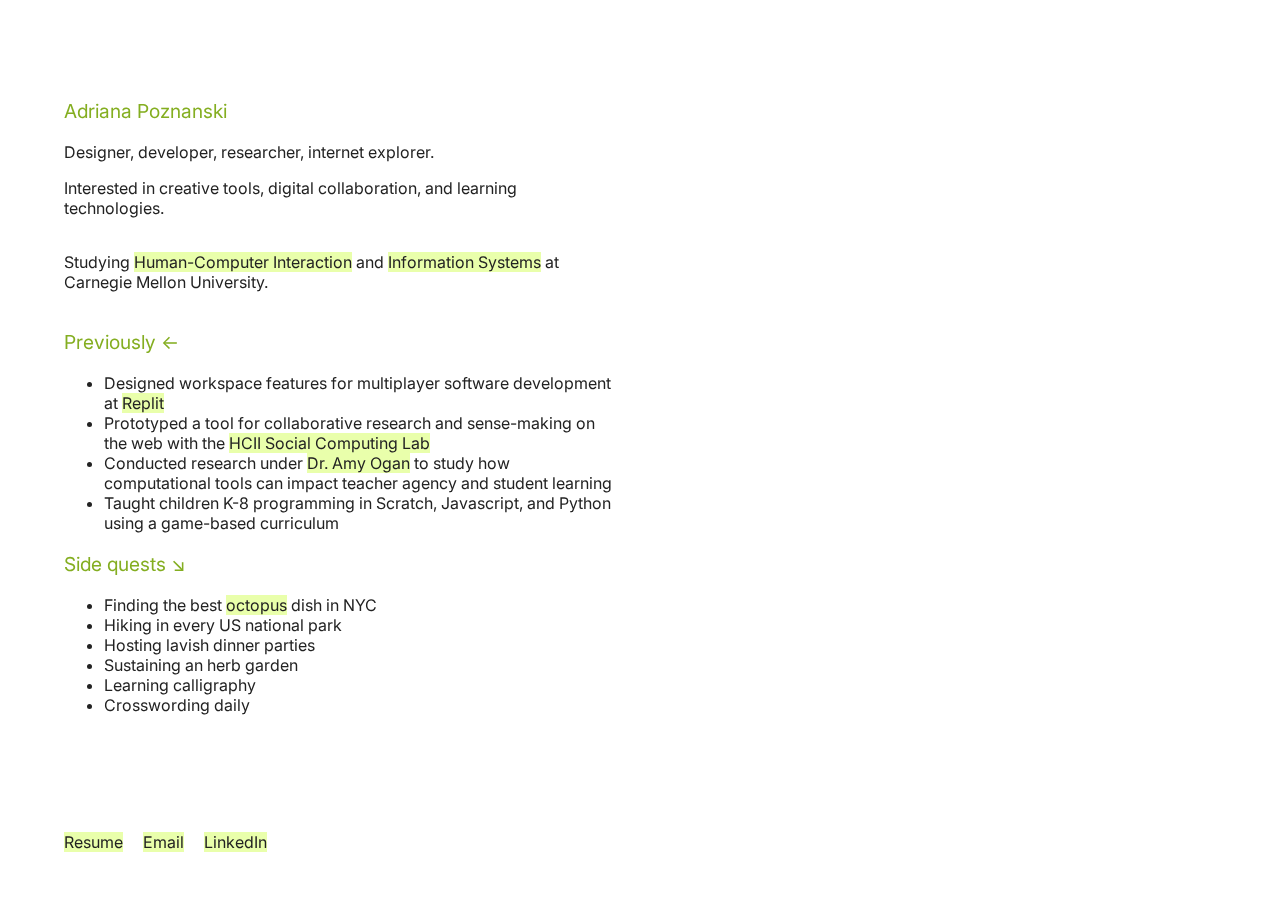
==== index.html @ c51b0440 "Add files via upload" ====
<!DOCTYPE html>
<html lang="en">

<head>
  <meta charset="utf-8" />
  <meta name="author" content="Adriana Poznanski">
  <meta name="keywords" content="Carnegie Mellon University">
  <meta name="description" content="Adriana Poznanski">
  <meta name="viewport" content="width=device-width, initial-scale=1">
  <link rel="shortcut icon" type="image/x-icon" href="favicon.ico">
  <link rel="stylesheet" href="https://cdnjs.cloudflare.com/ajax/libs/animate.css/4.1.1/animate.min.css" />
  <link href="https://cdn.jsdelivr.net/npm/bootstrap@5.1.3/dist/css/bootstrap.min.css" rel="stylesheet"
    integrity="sha384-1BmE4kWBq78iYhFldvKuhfTAU6auU8tT94WrHftjDbrCEXSU1oBoqyl2QvZ6jIW3" crossorigin="anonymous">
  <link rel="stylesheet" media="all" type="text/css" href="styles.css" />
  <link rel="preconnect" href="https://fonts.gstatic.com">
  <link href="https://fonts.googleapis.com/css2?family=Inter:wght@200;300;400;500;600&display=swap" rel="stylesheet">
  <link rel="stylesheet" href="https://cdn.jsdelivr.net/npm/bootstrap-icons@1.8.1/font/bootstrap-icons.css">
  <title>Adriana Poznanski</title>
</head>

<body id="index-body">
  <div class="container">
    <div class="row">
      <div class="col-12 col-md-6">
        <div id="about">
          <h3>Adriana Poznanski</h3>
          <p>Designer, developer, researcher, internet explorer.</p>
          <p>Interested in creative tools, digital collaboration, and learning technologies.</p><br>
          <p>Studying <a class="link-highlighted" href="https://hcii.cmu.edu/" target="_blank">Human-Computer
              Interaction</a> and <a class="link-highlighted" href="https://www.cmu.edu/information-systems/"
              target="_blank">Information
              Systems</a> at Carnegie&nbsp;Mellon University.</p>
          <br>
          <h3>Previously &#8592;</h3>
          <ul>
            <li>
              Designed workspace features for multiplayer software development at <a class="link-highlighted"
                href="https://replit.com" target="_blank">Replit</a>
            </li>
            <li>
              Prototyped a tool for collaborative research and sense-making on the web with the <a
                class="link-highlighted" href="https://www.hcii.cmu.edu/project/social-computing-lab"
                target="_blank">HCII Social Computing Lab</a>
            </li>
            <li>
              Conducted research under <a class="link-highlighted" href="https://www.hcii.cmu.edu/project/classinsight"
                target="_blank">Dr. Amy Ogan</a> to study how computational tools can impact teacher agency and
              student learning
            </li>
            <li>
              Taught children K-8 programming in Scratch, Javascript, and Python using a game-based curriculum
            </li>
          </ul>
          <h3>Side quests &#x2198;</h3>
          <ul>
            <li>
              Finding the best <a class="link-highlighted" id="oct"
                href="https://felt.com/map/Top-10-NYC-Octopus-Map-ULZKxTcDS1OBMU9Bv0THxaC" target="_blank">octopus</a>
              dish in NYC
            </li>
            <li>
              Hiking in every US national park
            </li>
            <li>
              Hosting lavish dinner parties 
            </li>
            <li>
              Sustaining an herb garden
            </li>
            <li>
              Learning calligraphy
            </li>
            <li>
              Crosswording daily
            </li>
          </ul>
          <br>
        </div>
      </div>
      <div class="col-12 col-md-5 offset-md-1" id="media">
        <figure>
          <a href="replit.html" class="hoverCard">
            <img alt="Image of Project: Replit" src="images/replit.gif" />
            <h2>Replit</h2>
            <p>Workspace features to enhance the developer experience</p>
          </a>
        </figure>
        <figure>
          <a href="collabapp.html" class="hoverCard">
            <img alt="Image of Project: CollabApp" src="images/collab.gif" />
            <h2>CollabApp</h2>
            <p>A tool for collaborative research and sense-making</p>
          </a>
        </figure>
        <figure>
          <a href="resbud.html" class="hoverCard">
            <img alt="Image of Project: ResBud" src="images/resmed.gif" />
            <h2>ResBud</h2>
            <p>A mobile service for a medical device company</p>
          </a>
        </figure>
      </div>
    </div>
    <footer>
      <div id="foot">
        <ul id="links">
          <li><a class="link-highlighted" href="resume.pdf" target="_blank">Resume</a></li>
          <li><a class="link-highlighted" href="mailto: adrianapoznanski@cmu.edu" target="_blank">Email</a></li>
          <li><a class="link-highlighted" href="https://www.linkedin.com/in/adriana-poznanski-b5a922184/"
              target="_blank">LinkedIn</a></li>
        </ul>
      </div>
    </footer>
  </div>
</body>

</html>
---- styles.css ----
::-moz-selection { 
  background: #dceb98;
}

::selection {
  background: #dceb98;
}

#index-body {
    margin-top: 5em;
    width: 90%;
    margin: 3em auto 5em auto;
/*     background: rgb(255,241,214);
    background: linear-gradient(45deg, rgba(255,241,214,1) 0%, rgba(255,255,255,1) 50%, rgba(235,255,206,1) 100%); */
}

.link-highlighted {
    background-color:#e9ffab;
}

.link-highlighted:hover, .link:hover, .link:hover > .green {
    background-color:#dceb98;
    color:#000;
}

.green {
  color: #84AE21;
}

body {
    width: 50%;
    margin: auto;
    padding-top: 2em;
    padding-bottom: 3em;
    display: block;
    font-size: medium;
}

.content {
  margin: auto;
  margin-top: 3em;
}

h1 {
    font-family: Inter;
    font-weight: 500;
    font-size: 2em;
    color: #222222;
    margin-bottom: 1em;
}

h2 {
    font-family: Inter;
    font-weight: 400;
    font-size: 1.2em;
    color: #222222;
}

h3 {
    font-family: Inter;
    font-weight: 400;
    font-size: 1.2em;
    color: #84AE21;
}

h4 {
    font-family: Inter;
    font-weight: 600;
    font-size: 1.2em;
    color: #222222;
}

h6 {
    font-family: Inter;
    font-weight: normal;
    font-size: 0.625em;
    color: #666;
    text-align: center;
}

p, li {
    font-family: Inter;
    font-weight: 400;
    font-size: 1em;
    color: #222222;
    margin-bottom: 0;
}

a {
    text-decoration: none;
}

#about {
    position: fixed;
    width: 43%;
}

#links {
  padding: 0;
}

#links li {
  display: inline;
  margin-right: 1em;
}

.hoverCard {
    width: 100%;
    max-width: 1000px;
    transform-origin: center top;
    border-bottom: none;
    display: inline-block;
    animation: loadIn 0.8s 1s forwards;
    opacity: 0;
}

.hoverCard,
figure {
    transition: opacity 0.5s cubic-bezier(0.175, 0.885, 0.32, 1.275),
        transform 0.5s cubic-bezier(0.175, 0.885, 0.32, 1.275);
}

figure {
    margin: 0 0 30px 0;
    padding: 0;
}

figure:last-child {
    margin-bottom: 70px;
}

.hoverCard:nth-child(1) {
    animation-delay: 0.5s;
}

.hoverCard:nth-child(2) {
    animation-delay: 0.55s;
}

.hoverCard:nth-child(3) {
    animation-delay: 0.6s;
}

.hoverCard:last-child {
    animation-delay: 0.65s;
}

.hoverCard a {
    text-decoration: none;
}


figure:hover {
    transform: scale(1.005);
    opacity: 0.9;
}

.hoverCard video,
.hoverCard img {
    border: 1px solid var(--fg-10);
    border-radius: 10px;
    display: block;
    width: 100%;
    height: auto;
    max-height: 90vh;
    object-fit: cover;
    margin-bottom: 0.8em;
}

.hoverCard:hover>img,
.hoverCard:hover>video {
    box-shadow: 0 0 100x var(--fg-10);
    border: 1px solid var(--fg-50);
}

.hoverCard:hover>small {
    opacity: .9;
}

@keyframes loadIn {
    0% {
        opacity: 0;
    }

    100% {
        opacity: 1;
    }
}

footer {
    position: fixed;
    bottom: 2em;
}

.headimg {
    display: block;
    margin: auto;
    width: 80%;
    margin-bottom: 2em;
    border-radius: 10px;
}

.intro-head {
    margin-bottom: 2em;
}

.mockup {
    display: block;
    margin: auto;
    width: 80%;
    margin-bottom: 1em;
}

.mockups h6 {
    width: 70%;
    margin: auto;
}

.dg {
  font-weight:600;
}

#d1, #d2, #d4, #d5, #d6, #d7, #d13, #d14, #d15, #d16 {
    width: 100%;
}

video {
    display: block;
    margin: auto;
}

.nav li, a {
    font-family: Inter;
    font-style: normal;
    font-weight: normal;
    font-size: 1em;
    color: #222222;
    list-style: none;
    margin-bottom: 10px;
}

.nav a:hover {
    background-color:#dceb98;
    color:#000;
}

.navContainer {
    top: 0;
    padding: 2em 0 0.5em 0;
    background-color: #FFFFFF;
    position: fixed;
    width: 100%;
    margin: auto;
}

.nav .icon {
    display: none;
}

@media (max-width: 700px) {

    body {
        width: 100%;
        font-size: small;
    }

    .content {
        width: 80%;
        padding-top: 1em;
        margin: auto;
    }

    #myNav {
        display:block;
        height: fit-content;
        width: 80%;
        margin: auto;
    }
    
    .detail {
        margin-bottom: 0.8em;
    }

    footer {
        position: static;
        margin-top: 2em;
    }

    #index-body {
        margin-bottom: 0;
    }
    
    #about {
        position: static;
        margin-bottom: 3em;
        width: 100%;
    }

}
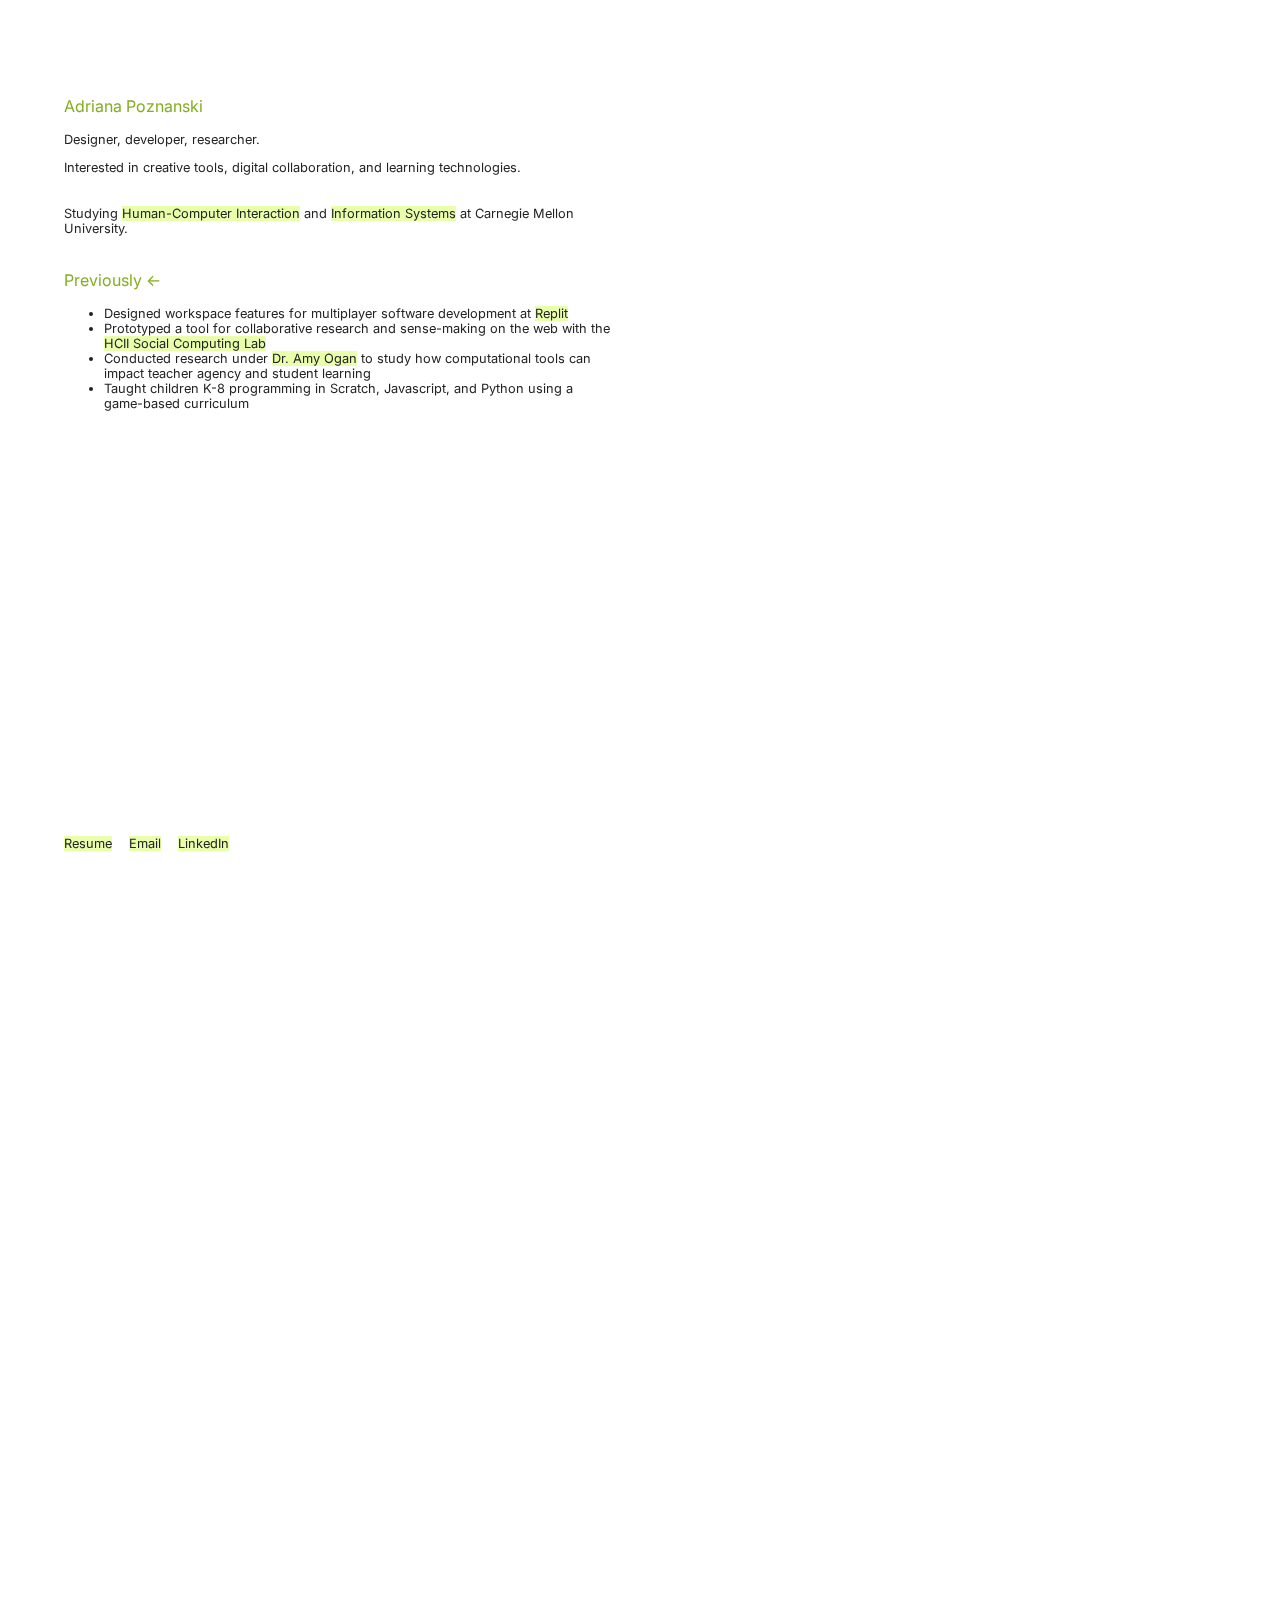
==== commit 7895a356: "update" ====
--- a/index.html
+++ b/index.html
@@ -24,7 +24,7 @@
       <div class="col-12 col-md-6">
         <div id="about">
           <h3>Adriana Poznanski</h3>
-          <p>Designer, developer, researcher, internet explorer.</p>
+          <p>Designer, developer, researcher.</p>
           <p>Interested in creative tools, digital collaboration, and learning technologies.</p><br>
           <p>Studying <a class="link-highlighted" href="https://hcii.cmu.edu/" target="_blank">Human-Computer
               Interaction</a> and <a class="link-highlighted" href="https://www.cmu.edu/information-systems/"
@@ -51,7 +51,7 @@
               Taught children K-8 programming in Scratch, Javascript, and Python using a game-based curriculum
             </li>
           </ul>
-          <h3>Side quests &#x2198;</h3>
+          <!-- <h3>Side quests &#x2198;</h3>
           <ul>
             <li>
               Finding the best <a class="link-highlighted" id="oct"
@@ -73,7 +73,7 @@
             <li>
               Crosswording daily
             </li>
-          </ul>
+          </ul> -->
           <br>
         </div>
       </div>
--- a/styles.css
+++ b/styles.css
@@ -1,4 +1,4 @@
-::-moz-selection { 
+::-moz-selection {
   background: #dceb98;
 }
 
@@ -7,20 +7,22 @@
 }
 
 #index-body {
-    margin-top: 5em;
-    width: 90%;
-    margin: 3em auto 5em auto;
-/*     background: rgb(255,241,214);
+  margin-top: 5em;
+  width: 90%;
+  margin: 3em auto 5em auto;
+  /*     background: rgb(255,241,214);
     background: linear-gradient(45deg, rgba(255,241,214,1) 0%, rgba(255,255,255,1) 50%, rgba(235,255,206,1) 100%); */
 }
 
 .link-highlighted {
-    background-color:#e9ffab;
-}
-
-.link-highlighted:hover, .link:hover, .link:hover > .green {
-    background-color:#dceb98;
-    color:#000;
+  background-color: #e9ffab;
+}
+
+.link-highlighted:hover,
+.link:hover,
+.link:hover>.green {
+  background-color: #dceb98;
+  color: #000;
 }
 
 .green {
@@ -28,12 +30,12 @@
 }
 
 body {
-    width: 50%;
-    margin: auto;
-    padding-top: 2em;
-    padding-bottom: 3em;
-    display: block;
-    font-size: medium;
+  width: 50%;
+  margin: auto;
+  padding-top: 2em;
+  padding-bottom: 3em;
+  display: block;
+  font-size: medium;
 }
 
 .content {
@@ -42,57 +44,58 @@
 }
 
 h1 {
-    font-family: Inter;
-    font-weight: 500;
-    font-size: 2em;
-    color: #222222;
-    margin-bottom: 1em;
+  font-family: Inter;
+  font-weight: 500;
+  font-size: 1.5em;
+  color: #222222;
+  margin-bottom: 1em;
 }
 
 h2 {
-    font-family: Inter;
-    font-weight: 400;
-    font-size: 1.2em;
-    color: #222222;
+  font-family: Inter;
+  font-weight: 400;
+  font-size: 1em;
+  color: #222222;
 }
 
 h3 {
-    font-family: Inter;
-    font-weight: 400;
-    font-size: 1.2em;
-    color: #84AE21;
+  font-family: Inter;
+  font-weight: 400;
+  font-size: 1em;
+  color: #84AE21;
 }
 
 h4 {
-    font-family: Inter;
-    font-weight: 600;
-    font-size: 1.2em;
-    color: #222222;
+  font-family: Inter;
+  font-weight: 600;
+  font-size: 1em;
+  color: #222222;
 }
 
 h6 {
-    font-family: Inter;
-    font-weight: normal;
-    font-size: 0.625em;
-    color: #666;
-    text-align: center;
-}
-
-p, li {
-    font-family: Inter;
-    font-weight: 400;
-    font-size: 1em;
-    color: #222222;
-    margin-bottom: 0;
+  font-family: Inter;
+  font-weight: normal;
+  font-size: 0.625em;
+  color: #666;
+  text-align: center;
+}
+
+p,
+li {
+  font-family: Inter;
+  font-weight: 400;
+  font-size: 0.8em;
+  color: #222222;
+  margin-bottom: 0;
 }
 
 a {
-    text-decoration: none;
+  text-decoration: none;
 }
 
 #about {
-    position: fixed;
-    width: 43%;
+  position: fixed;
+  width: 43%;
 }
 
 #links {
@@ -105,195 +108,205 @@
 }
 
 .hoverCard {
-    width: 100%;
-    max-width: 1000px;
-    transform-origin: center top;
-    border-bottom: none;
-    display: inline-block;
-    animation: loadIn 0.8s 1s forwards;
-    opacity: 0;
+  width: 100%;
+  max-width: 1000px;
+  transform-origin: center top;
+  border-bottom: none;
+  display: inline-block;
+  animation: loadIn 0.8s 1s forwards;
+  opacity: 0;
 }
 
 .hoverCard,
 figure {
-    transition: opacity 0.5s cubic-bezier(0.175, 0.885, 0.32, 1.275),
-        transform 0.5s cubic-bezier(0.175, 0.885, 0.32, 1.275);
+  transition: opacity 0.5s cubic-bezier(0.175, 0.885, 0.32, 1.275),
+    transform 0.5s cubic-bezier(0.175, 0.885, 0.32, 1.275);
 }
 
 figure {
-    margin: 0 0 30px 0;
-    padding: 0;
+  margin: 0 0 30px 0;
+  padding: 0;
 }
 
 figure:last-child {
-    margin-bottom: 70px;
+  margin-bottom: 70px;
 }
 
 .hoverCard:nth-child(1) {
-    animation-delay: 0.5s;
+  animation-delay: 0.5s;
 }
 
 .hoverCard:nth-child(2) {
-    animation-delay: 0.55s;
+  animation-delay: 0.55s;
 }
 
 .hoverCard:nth-child(3) {
-    animation-delay: 0.6s;
+  animation-delay: 0.6s;
 }
 
 .hoverCard:last-child {
-    animation-delay: 0.65s;
+  animation-delay: 0.65s;
 }
 
 .hoverCard a {
-    text-decoration: none;
+  text-decoration: none;
 }
 
 
 figure:hover {
-    transform: scale(1.005);
-    opacity: 0.9;
+  transform: scale(1.005);
+  opacity: 0.9;
 }
 
 .hoverCard video,
 .hoverCard img {
-    border: 1px solid var(--fg-10);
-    border-radius: 10px;
-    display: block;
-    width: 100%;
-    height: auto;
-    max-height: 90vh;
-    object-fit: cover;
-    margin-bottom: 0.8em;
+  border: 1px solid var(--fg-10);
+  border-radius: 10px;
+  display: block;
+  width: 100%;
+  height: auto;
+  max-height: 90vh;
+  object-fit: cover;
+  margin-bottom: 0.8em;
 }
 
 .hoverCard:hover>img,
 .hoverCard:hover>video {
-    box-shadow: 0 0 100x var(--fg-10);
-    border: 1px solid var(--fg-50);
+  box-shadow: 0 0 100x var(--fg-10);
+  border: 1px solid var(--fg-50);
 }
 
 .hoverCard:hover>small {
-    opacity: .9;
+  opacity: .9;
 }
 
 @keyframes loadIn {
-    0% {
-        opacity: 0;
-    }
-
-    100% {
-        opacity: 1;
-    }
+  0% {
+    opacity: 0;
+  }
+
+  100% {
+    opacity: 1;
+  }
 }
 
 footer {
-    position: fixed;
-    bottom: 2em;
+  position: fixed;
+  bottom: 2em;
 }
 
 .headimg {
+  display: block;
+  margin: auto;
+  width: 80%;
+  margin-bottom: 2em;
+  border-radius: 10px;
+}
+
+.intro-head {
+  margin-bottom: 2em;
+}
+
+.mockup {
+  display: block;
+  margin: auto;
+  width: 80%;
+  margin-bottom: 1em;
+}
+
+.mockups h6 {
+  width: 70%;
+  margin: auto;
+}
+
+.dg {
+  font-weight: 600;
+}
+
+#d1,
+#d2,
+#d4,
+#d5,
+#d6,
+#d7,
+#d13,
+#d14,
+#d15,
+#d16 {
+  width: 100%;
+}
+
+video {
+  display: block;
+  margin: auto;
+}
+
+.nav li,
+a {
+  font-family: Inter;
+  font-style: normal;
+  font-weight: normal;
+  font-size: 1em;
+  color: #222222;
+  list-style: none;
+  margin-bottom: 10px;
+}
+
+.nav a:hover {
+  background-color: #dceb98;
+  color: #000;
+}
+
+.navContainer {
+  top: 0;
+  padding: 2em 0 0.5em 0;
+  background-color: #FFFFFF;
+  position: fixed;
+  width: 100%;
+  margin: auto;
+}
+
+.nav .icon {
+  display: none;
+}
+
+@media (max-width: 700px) {
+
+  body {
+    width: 100%;
+    font-size: small;
+  }
+
+  .content {
+    width: 80%;
+    padding-top: 1em;
+    margin: auto;
+  }
+
+  #myNav {
     display: block;
+    height: fit-content;
+    width: 80%;
     margin: auto;
-    width: 80%;
-    margin-bottom: 2em;
-    border-radius: 10px;
-}
-
-.intro-head {
-    margin-bottom: 2em;
-}
-
-.mockup {
-    display: block;
-    margin: auto;
-    width: 80%;
-    margin-bottom: 1em;
-}
-
-.mockups h6 {
-    width: 70%;
-    margin: auto;
-}
-
-.dg {
-  font-weight:600;
-}
-
-#d1, #d2, #d4, #d5, #d6, #d7, #d13, #d14, #d15, #d16 {
+  }
+
+  .detail {
+    margin-bottom: 0.8em;
+  }
+
+  footer {
+    position: static;
+    margin-top: 2em;
+  }
+
+  #index-body {
+    margin-bottom: 0;
+  }
+
+  #about {
+    position: static;
+    margin-bottom: 3em;
     width: 100%;
-}
-
-video {
-    display: block;
-    margin: auto;
-}
-
-.nav li, a {
-    font-family: Inter;
-    font-style: normal;
-    font-weight: normal;
-    font-size: 1em;
-    color: #222222;
-    list-style: none;
-    margin-bottom: 10px;
-}
-
-.nav a:hover {
-    background-color:#dceb98;
-    color:#000;
-}
-
-.navContainer {
-    top: 0;
-    padding: 2em 0 0.5em 0;
-    background-color: #FFFFFF;
-    position: fixed;
-    width: 100%;
-    margin: auto;
-}
-
-.nav .icon {
-    display: none;
-}
-
-@media (max-width: 700px) {
-
-    body {
-        width: 100%;
-        font-size: small;
-    }
-
-    .content {
-        width: 80%;
-        padding-top: 1em;
-        margin: auto;
-    }
-
-    #myNav {
-        display:block;
-        height: fit-content;
-        width: 80%;
-        margin: auto;
-    }
-    
-    .detail {
-        margin-bottom: 0.8em;
-    }
-
-    footer {
-        position: static;
-        margin-top: 2em;
-    }
-
-    #index-body {
-        margin-bottom: 0;
-    }
-    
-    #about {
-        position: static;
-        margin-bottom: 3em;
-        width: 100%;
-    }
+  }
 
 }